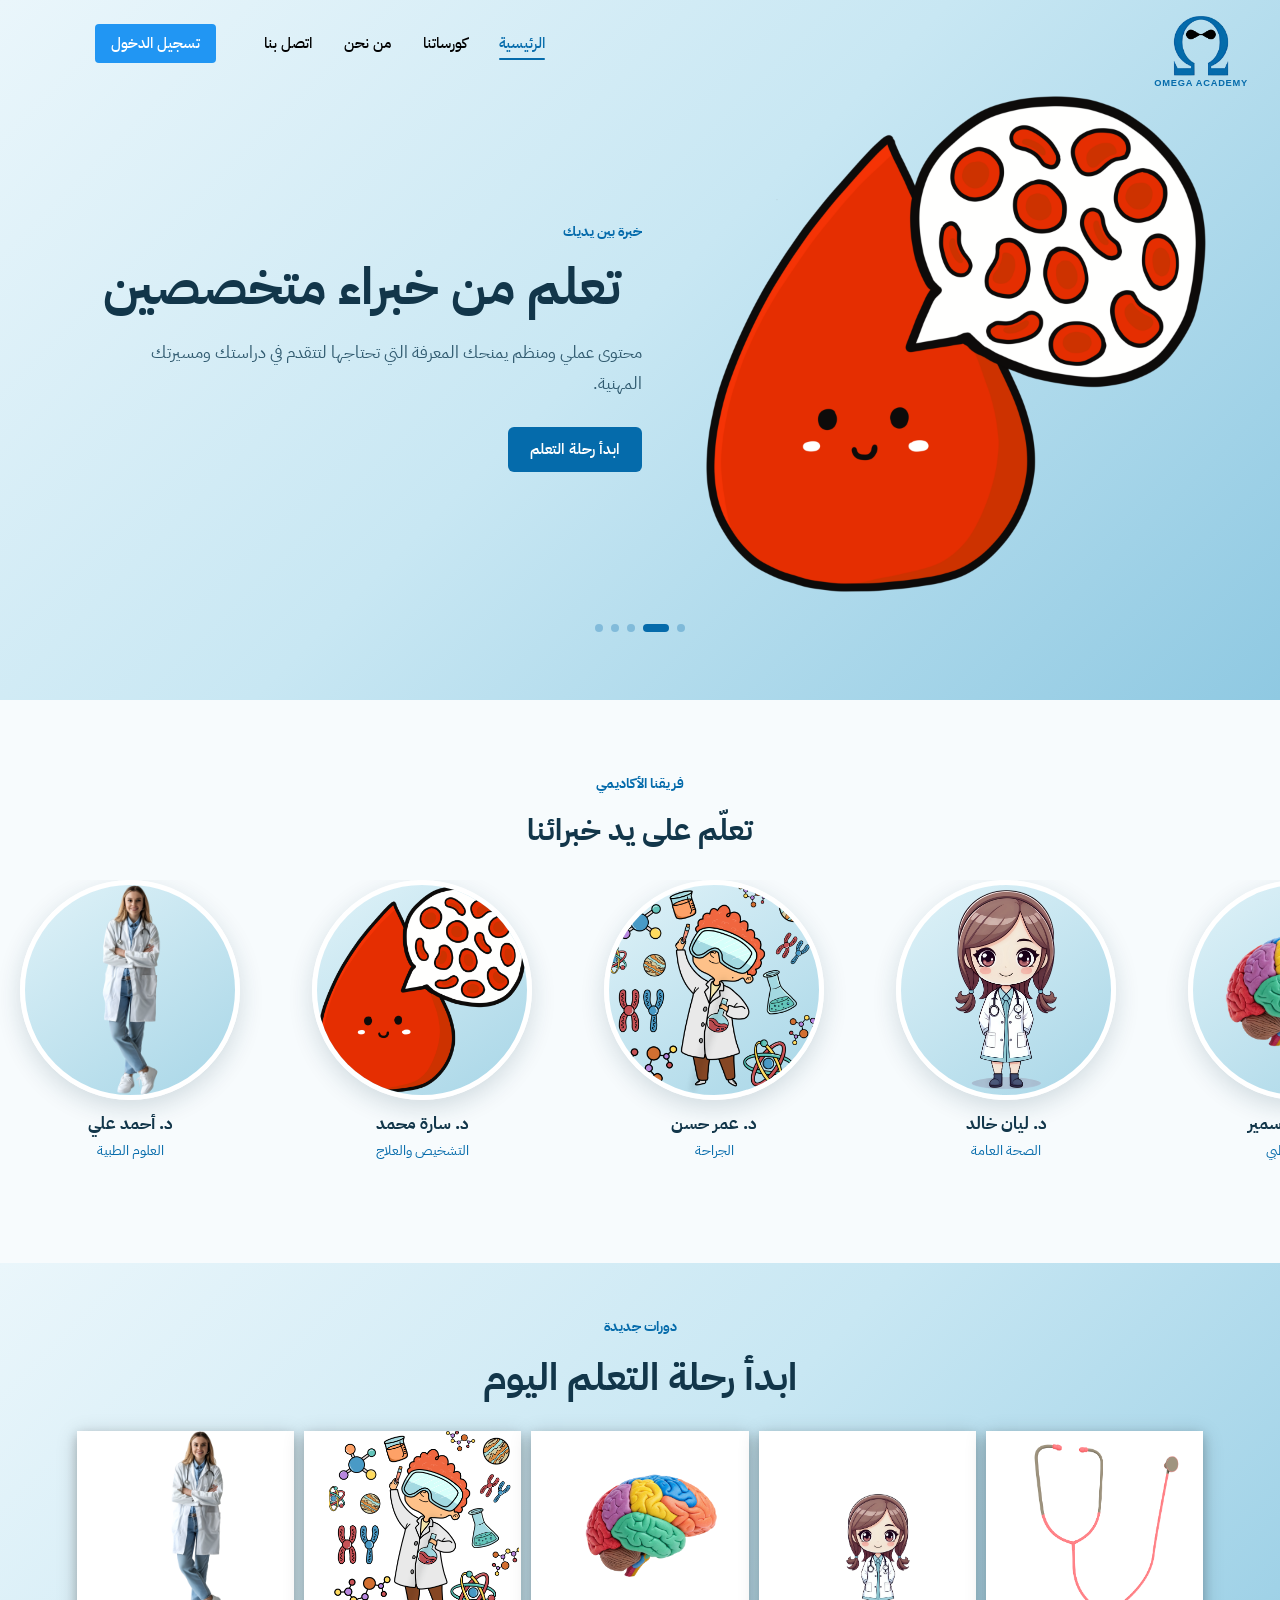
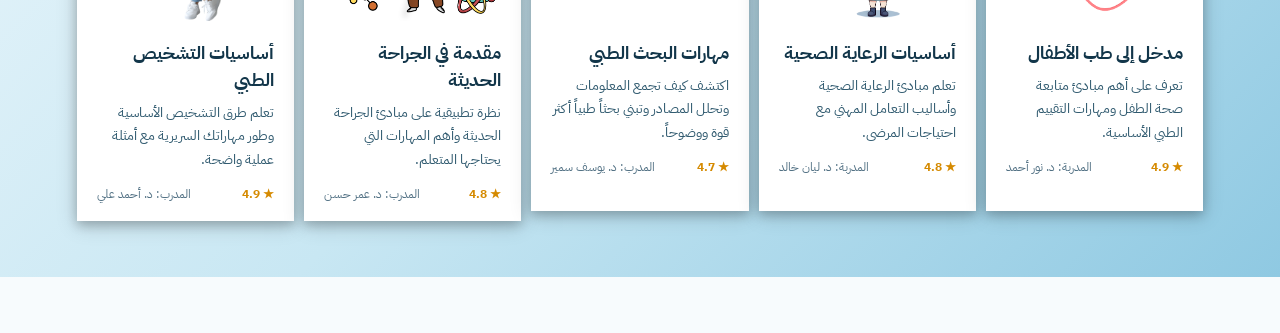
==== html/index.html @ c6876eed "add more sections to home page" ====
<!DOCTYPE html>
<html lang="ar" dir="rtl">

<head>
    <meta charset="UTF-8">
    <meta name="viewport" content="width=device-width, initial-scale=1.0">
    <link rel="icon" type="image/png" href="../assets/images/omega.png">
    <link rel="stylesheet" href="../css/w3.css">
    <link rel="preconnect" href="https://fonts.googleapis.com">
    <link rel="preconnect" href="https://fonts.gstatic.com" crossorigin>
    <link href="https://fonts.googleapis.com/css2?family=IBM+Plex+Sans+Arabic:wght@400;500;600;700&display=swap"
        rel="stylesheet">
    <link rel="stylesheet" href="../css/typography.css">

    <title>أوميغا | منصة التعلم الإلكتروني</title>
</head>

<body>

    <div class="w3-display-container omega-gradient" style="height:700px">
        <div class="w3-display-topright w3-padding w3-margin-right">
            <div class="brand-lockup">
                <img src="../assets/images/omega.png" style="height: 70px;" alt="شعار أكاديمية أوميغا">
                <span>OMEGA ACADEMY</span>
            </div>
        </div>

        <div class="w3-display-topleft w3-padding w3-margin-top w3-margin-left">
            <!-- Added min-width to explicitly increase the row width -->
            <div class="w3-row" style="min-width: 600px;">

                <div class="w3-third w3-container">
                    <button class="w3-bar-item w3-button w3-blue w3-round">تسجيل الدخول</button>
                </div>

                <div class="w3-twothird w3-container">
                    <!-- Added white-space: nowrap so the links never drop to a new line -->
                    <div class="w3-bar" style="white-space: nowrap;">
                        <a href="#" class="w3-bar-item w3-button">اتصل بنا</a>
                        <a href="#" class="w3-bar-item w3-button">من نحن</a>
                        <a href="#" class="w3-bar-item w3-button">كورساتنا</a>
                        <a href="#" class="w3-bar-item w3-button" aria-current="page">الرئيسية</a>
                    </div>
                </div>

            </div>
        </div>

        <div class="w3-container omega-showcase">
            <div class="omega-slider" data-slider aria-label="العروض التعليمية">
                <article class="mySlides omega-slide w3-animate-fading" dir="rtl">
                    <div class="omega-slide__content">
                        <span class="omega-slide__eyebrow">تعلم بثقة</span>
                        <h1>طوّر مهاراتك واصنع مستقبلك</h1>
                        <p>اكتشف دورات تعليمية احترافية تساعدك على التعلم بخطوات واضحة، وبإشراف خبراء في مجالاتهم.</p>
                        <a href="#courses" class="omega-slide__action">استكشف كورساتنا</a>
                    </div>
                    <div class="omega-slide__media">
                        <img src="../assets/images/doctor7.png" alt="طبيب يقدم المعرفة والخبرة">
                    </div>
                </article>

                <article class="mySlides omega-slide w3-animate-fading" dir="rtl">
                    <div class="omega-slide__content">
                        <span class="omega-slide__eyebrow">خبرة بين يديك</span>
                        <h1>تعلم من خبراء متخصصين</h1>
                        <p>محتوى عملي ومنظم يمنحك المعرفة التي تحتاجها لتتقدم في دراستك ومسيرتك المهنية.</p>
                        <a href="#courses" class="omega-slide__action">ابدأ رحلة التعلم</a>
                    </div>
                    <div class="omega-slide__media">
                        <img src="../assets/images/doctor3.png" alt="خبير في المجال الطبي">
                    </div>
                </article>

                <article class="mySlides omega-slide w3-animate-fading" dir="rtl">
                    <div class="omega-slide__content">
                        <span class="omega-slide__eyebrow">خطوتك التالية</span>
                        <h1>حوّل شغفك إلى إنجاز</h1>
                        <p>خطط لتعلمك، تابع تقدمك، وحقق أهدافك من خلال تجربة تعليمية مصممة حول احتياجاتك.</p>
                        <a href="#courses" class="omega-slide__action">اكتشف المزيد</a>
                    </div>
                    <div class="omega-slide__media">
                        <img src="../assets/images/doctor4.png" alt="طبيب يشارك خبرته">
                    </div>
                </article>

                <article class="mySlides omega-slide w3-animate-fading" dir="rtl">
                    <div class="omega-slide__content">
                        <span class="omega-slide__eyebrow">تعلم مستمر</span>
                        <h1>المعرفة تصنع الفرق</h1>
                        <p>وسّع آفاقك بدروس عالية الجودة وأدوات تساعدك على تحويل المعرفة إلى مهارات حقيقية.</p>
                        <a href="#courses" class="omega-slide__action">شاهد الدورات</a>
                    </div>
                    <div class="omega-slide__media">
                        <img src="../assets/images/doctor5.png" alt="طبيب يبتسم بثقة">
                    </div>
                </article>

                <article class="mySlides omega-slide w3-animate-fading" dir="rtl">
                    <div class="omega-slide__content">
                        <span class="omega-slide__eyebrow">مع أوميغا</span>
                        <h1>مستقبلك يبدأ من هنا</h1>
                        <p>انضم إلى مجتمع من المتعلمين وابدأ اليوم ببناء مستقبل أكثر وضوحاً وثقة.</p>
                        <a href="#courses" class="omega-slide__action">انضم إلينا</a>
                    </div>
                    <div class="omega-slide__media">
                        <img src="../assets/images/doctor6.png" alt="طبيب يمثل التعلم والثقة">
                    </div>
                </article>
            </div>
            <div class="omega-slider__dots" data-slider-dots role="tablist" aria-label="اختيار الشريحة"></div>
        </div>
    </div>


    <section class="w3-display-container omega-teachers" aria-labelledby="teachers-title">
        <div class="w3-container omega-teachers__header">
            <span class="omega-slide__eyebrow">فريقنا الأكاديمي</span>
            <h2 id="teachers-title">تعلّم على يد خبرائنا</h2>
        </div>

        <div class="omega-teachers__viewport" aria-label="مدرسو أكاديمية أوميغا">
            <div class="omega-teachers__track">
                <div class="omega-teachers__group">
                    <article class="w3-card-4 omega-teacher-card" dir="rtl"><img src="../assets/images/doctor2.png" alt="الدكتور أحمد علي"><div class="w3-container"><h3>د. أحمد علي</h3><p>العلوم الطبية</p></div></article>
                    <article class="w3-card-4 omega-teacher-card" dir="rtl"><img src="../assets/images/doctor3.png" alt="الدكتورة سارة محمد"><div class="w3-container"><h3>د. سارة محمد</h3><p>التشخيص والعلاج</p></div></article>
                    <article class="w3-card-4 omega-teacher-card" dir="rtl"><img src="../assets/images/doctor4.png" alt="الدكتور عمر حسن"><div class="w3-container"><h3>د. عمر حسن</h3><p>الجراحة</p></div></article>
                    <article class="w3-card-4 omega-teacher-card" dir="rtl"><img src="../assets/images/doctor5.png" alt="الدكتورة ليان خالد"><div class="w3-container"><h3>د. ليان خالد</h3><p>الصحة العامة</p></div></article>
                    <article class="w3-card-4 omega-teacher-card" dir="rtl"><img src="../assets/images/doctor6.png" alt="الدكتور يوسف سمير"><div class="w3-container"><h3>د. يوسف سمير</h3><p>البحث الطبي</p></div></article>
                    <article class="w3-card-4 omega-teacher-card" dir="rtl"><img src="../assets/images/doctor7.png" alt="الدكتورة نور أحمد"><div class="w3-container"><h3>د. نور أحمد</h3><p>طب الأطفال</p></div></article>
                    <article class="w3-card-4 omega-teacher-card" dir="rtl"><img src="../assets/images/doctor.png" alt="الدكتور كريم عادل"><div class="w3-container"><h3>د. كريم عادل</h3><p>التدريب السريري</p></div></article>
                    <article class="w3-card-4 omega-teacher-card" dir="rtl"><img src="../assets/images/doctor2.png" alt="الدكتورة منى فؤاد"><div class="w3-container"><h3>د. منى فؤاد</h3><p>علم الأدوية</p></div></article>
                    <article class="w3-card-4 omega-teacher-card" dir="rtl"><img src="../assets/images/doctor3.png" alt="الدكتور حازم نبيل"><div class="w3-container"><h3>د. حازم نبيل</h3><p>الطوارئ</p></div></article>
                    <article class="w3-card-4 omega-teacher-card" dir="rtl"><img src="../assets/images/doctor4.png" alt="الدكتورة ريم سامي"><div class="w3-container"><h3>د. ريم سامي</h3><p>التمريض</p></div></article>
                </div>
                <div class="omega-teachers__group" aria-hidden="true">
                    <article class="w3-card-4 omega-teacher-card"><img src="../assets/images/doctor2.png" alt=""><div class="w3-container"><h3>د. أحمد علي</h3><p>العلوم الطبية</p></div></article>
                    <article class="w3-card-4 omega-teacher-card"><img src="../assets/images/doctor3.png" alt=""><div class="w3-container"><h3>د. سارة محمد</h3><p>التشخيص والعلاج</p></div></article>
                    <article class="w3-card-4 omega-teacher-card"><img src="../assets/images/doctor4.png" alt=""><div class="w3-container"><h3>د. عمر حسن</h3><p>الجراحة</p></div></article>
                    <article class="w3-card-4 omega-teacher-card"><img src="../assets/images/doctor5.png" alt=""><div class="w3-container"><h3>د. ليان خالد</h3><p>الصحة العامة</p></div></article>
                    <article class="w3-card-4 omega-teacher-card"><img src="../assets/images/doctor6.png" alt=""><div class="w3-container"><h3>د. يوسف سمير</h3><p>البحث الطبي</p></div></article>
                    <article class="w3-card-4 omega-teacher-card"><img src="../assets/images/doctor7.png" alt=""><div class="w3-container"><h3>د. نور أحمد</h3><p>طب الأطفال</p></div></article>
                    <article class="w3-card-4 omega-teacher-card"><img src="../assets/images/doctor.png" alt=""><div class="w3-container"><h3>د. كريم عادل</h3><p>التدريب السريري</p></div></article>
                    <article class="w3-card-4 omega-teacher-card"><img src="../assets/images/doctor2.png" alt=""><div class="w3-container"><h3>د. منى فؤاد</h3><p>علم الأدوية</p></div></article>
                    <article class="w3-card-4 omega-teacher-card"><img src="../assets/images/doctor3.png" alt=""><div class="w3-container"><h3>د. حازم نبيل</h3><p>الطوارئ</p></div></article>
                    <article class="w3-card-4 omega-teacher-card"><img src="../assets/images/doctor4.png" alt=""><div class="w3-container"><h3>د. ريم سامي</h3><p>التمريض</p></div></article>
                </div>
            </div>
        </div>
    </div>
<br/><br/><br/><br/>
<section class="w3-display-container omega-gradient omega-courses" aria-labelledby="courses-title">
    <div class="w3-container omega-courses__header" dir="rtl">
        <span class="omega-slide__eyebrow">دورات جديدة</span>
        <h2 id="courses-title">ابدأ رحلة التعلم اليوم</h2>
    </div>

    <div class="w3-row-padding omega-courses__grid">
        <div class="w3-col s12 m6 omega-course-col">
            <article class="w3-card-4 omega-course-card" dir="rtl">
                <img src="../assets/images/doctor2.png" alt="دورة أساسيات التشخيص">
                <div class="w3-container">
                    <h3>أساسيات التشخيص الطبي</h3>
                    <p>تعلم طرق التشخيص الأساسية وطور مهاراتك السريرية مع أمثلة عملية واضحة.</p>
                    <div class="omega-course-card__meta">
                        <span class="omega-course-card__rating" aria-label="التقييم 4.9 من 5">★ 4.9</span>
                        <span>المدرب: د. أحمد علي</span>
                    </div>
                </div>
            </article>
        </div>

        <div class="w3-col s12 m6 omega-course-col">
            <article class="w3-card-4 omega-course-card" dir="rtl">
                <img src="../assets/images/doctor4.png" alt="دورة الجراحة الحديثة">
                <div class="w3-container">
                    <h3>مقدمة في الجراحة الحديثة</h3>
                    <p>نظرة تطبيقية على مبادئ الجراحة الحديثة وأهم المهارات التي يحتاجها المتعلم.</p>
                    <div class="omega-course-card__meta">
                        <span class="omega-course-card__rating" aria-label="التقييم 4.8 من 5">★ 4.8</span>
                        <span>المدرب: د. عمر حسن</span>
                    </div>
                </div>
            </article>
        </div>

        <div class="w3-col s12 m6 omega-course-col">
            <article class="w3-card-4 omega-course-card" dir="rtl">
                <img src="../assets/images/doctor6.png" alt="دورة البحث الطبي">
                <div class="w3-container">
                    <h3>مهارات البحث الطبي</h3>
                    <p>اكتشف كيف تجمع المعلومات وتحلل المصادر وتبني بحثاً طبياً أكثر قوة ووضوحاً.</p>
                    <div class="omega-course-card__meta">
                        <span class="omega-course-card__rating" aria-label="التقييم 4.7 من 5">★ 4.7</span>
                        <span>المدرب: د. يوسف سمير</span>
                    </div>
                </div>
            </article>
        </div>

        <div class="w3-col s12 m6 omega-course-col">
            <article class="w3-card-4 omega-course-card" dir="rtl">
                <img src="../assets/images/doctor5.png" alt="دورة الرعاية الصحية">
                <div class="w3-container">
                    <h3>أساسيات الرعاية الصحية</h3>
                    <p>تعلم مبادئ الرعاية الصحية وأساليب التعامل المهني مع احتياجات المرضى.</p>
                    <div class="omega-course-card__meta">
                        <span class="omega-course-card__rating" aria-label="التقييم 4.8 من 5">★ 4.8</span>
                        <span>المدربة: د. ليان خالد</span>
                    </div>
                </div>
            </article>
        </div>

        <div class="w3-col s12 m6 omega-course-col">
            <article class="w3-card-4 omega-course-card" dir="rtl">
                <img src="../assets/images/doctor7.png" alt="دورة طب الأطفال">
                <div class="w3-container">
                    <h3>مدخل إلى طب الأطفال</h3>
                    <p>تعرف على أهم مبادئ متابعة صحة الطفل ومهارات التقييم الطبي الأساسية.</p>
                    <div class="omega-course-card__meta">
                        <span class="omega-course-card__rating" aria-label="التقييم 4.9 من 5">★ 4.9</span>
                        <span>المدربة: د. نور أحمد</span>
                    </div>
                </div>
            </article>
        </div>
    </div>
</section>


    <script src="../js/slideshow.js"></script>
</body>

</html>
---- css/typography.css ----
html,
body {
    font-family: "IBM Plex Sans Arabic", sans-serif;
    font-weight: 400;
    letter-spacing: 0;
}

body,
button,
input,
select,
textarea {
    font-family: inherit;
}

h1,
h2,
h3,
h4,
h5,
h6 {
    font-family: inherit;
    font-weight: 700;
    letter-spacing: 0;
}

.w3-button,
.w3-bar-item {
    font-weight: 500;
}

.navbar-position {
    width: calc(100% - 32px);
    max-width: 1200px;
}

.omega-navbar {
    position: fixed;
    top: 0;
    left: 0;
    z-index: 10;
}

.omega-gradient {
    background: linear-gradient(135deg, #eaf6fb 0%, #c8e7f3 48%, #8fc9e2 100%);
}

.omega-showcase {
    display: flex;
    flex-direction: column;
    width: min(1180px, 100%);
    height: 100%;
    min-height: 0;
    align-items: center;
    margin: 0 auto;
    padding: 96px 24px 24px;
}

.brand-lockup {
    display: flex;
    flex-direction: column;
    align-items: center;
    color: #056bab;
    font-family: Arial, sans-serif;
    font-size: 0.62rem;
    font-weight: 700;
    letter-spacing: 0.08em;
    line-height: 1.2;
    white-space: nowrap;
}

.omega-slider {
    position: relative;
    width: 100%;
    min-height: 520px;
    overflow: hidden;
}

.omega-slide {
    display: none;
    position: relative;
    flex-direction: row;
    align-items: center;
    gap: clamp(24px, 5vw, 72px);
    min-height: 480px;
    direction: ltr;
}

.omega-slide.w3-animate-fading {
    animation: omega-fade-slide 900ms cubic-bezier(0.22, 1, 0.36, 1) both;
}

@keyframes omega-fade-slide {
    from {
        opacity: 0;
        transform: translateX(52px);
    }

    to {
        opacity: 1;
        transform: translateX(0);
    }
}

.omega-slide__content {
    flex: 1 1 48%;
    color: #12364a;
    direction: rtl;
    text-align: right;
}

.omega-slide__eyebrow {
    display: inline-block;
    margin-bottom: 12px;
    color: #056bab;
    font-size: 0.95rem;
    font-weight: 700;
    text-align: center;
    align-items: center;
}

.omega-slide__content h1 {
    max-width: 560px;
    margin: 0 0 18px;
    color: #12364a;
    font-size: clamp(2rem, 4vw, 3.6rem);
    line-height: 1.25;
     text-align: center;
    align-items: center;
}

.omega-slide__content p {
    max-width: 520px;
    margin: 0 0 28px;
    color: #315b70;
    font-size: 1.1rem;
    line-height: 1.9;
}

.omega-slide__action {
    display: inline-block;
    padding: 11px 22px;
    border-radius: 6px;
    background-color: #056bab;
    color: #fff;
    font-weight: 600;
    text-decoration: none;
    transition: background-color 180ms ease, box-shadow 180ms ease, transform 180ms ease;
}

.omega-slide__action:hover,
.omega-slide__action:focus-visible {
    background-color: #045887;
    box-shadow: 0 6px 16px rgba(5, 107, 171, 0.24);
    color: #fff;
    transform: translateY(-2px);
}

.omega-slide__media {
    flex: 1 1 42%;
    align-self: stretch;
    min-height: 420px;
}

.omega-slide__media img {
    display: block;
    width: 100%;
    height: 100%;
    object-fit: contain;
    object-position: center bottom;
}

.omega-slider__dots {
    display: flex;
    flex: 0 0 auto;
    width: 100%;
    justify-content: center;
    gap: 8px;
    margin-top: 8px;
}

.omega-slider__dot {
    display: block;
    width: 8px;
    height: 8px;
    padding: 0;
    border: 0;
    border-radius: 50%;
    background: rgba(5, 107, 171, 0.3);
    cursor: pointer;
    transition: width 220ms ease, border-radius 220ms ease, background-color 220ms ease;
}

.omega-slider__dot:hover,
.omega-slider__dot:focus-visible {
    background: #056bab;
    outline: 3px solid rgba(5, 107, 171, 0.2);
    outline-offset: 3px;
}

.omega-slider__dot.is-active {
    width: 26px;
    border-radius: 8px;
    background: #056bab;
}

.omega-teachers {
    min-height: 700px;
    overflow: hidden;
    padding: 72px 0 56px;
    background: #f7fbfd;
}

.omega-teachers__header {
    width: min(1180px, calc(100% - 48px));
    margin: 0 auto 28px;
    text-align: center;
}

.omega-teachers__header h2 {
    margin: 0;
    color: #12364a;
    direction: ltr;
}

.omega-teachers__viewport {
    width: 100%;
    overflow: hidden;
    direction: ltr;
}

.omega-teachers__track {
    display: flex;
    width: max-content;
    min-width: max-content;
    animation: omega-teachers-marquee 36s linear infinite;
    will-change: transform;
}

.omega-teachers__group {
    display: flex;
    flex-shrink: 0;
    gap: 32px;
    padding-right: 32px;
}

.omega-teacher-card {
    flex: 0 0 clamp(180px, 22vw, 260px);
    height: auto;
    overflow: visible;
    border-radius: 0;
    background: transparent;
    box-shadow: none;
    direction: rtl;
    text-align: right;
}

.omega-teacher-card img {
    display: block;
    width: min(220px, 100%);
    height: 220px;
    margin: 0 auto;
    border: 5px solid #fff;
    border-radius: 50%;
    object-fit: cover;
    object-position: center top;
    background: linear-gradient(145deg, #dff2f8, #a8d6e7);
    box-shadow: 0 8px 24px rgba(18, 54, 74, 0.16);
}

.omega-teacher-card .w3-container {
    height: auto;
    padding: 12px 18px;
    text-align: center;
}

.omega-teacher-card h3 {
    margin: 0 0 4px;
    color: #12364a;
    font-size: 1.1rem;
}

.omega-teacher-card p {
    margin: 0;
    color: #056bab;
    font-size: 0.9rem;
}

@keyframes omega-teachers-marquee {
    from {
        transform: translateX(0);
    }

    to {
        transform: translateX(calc(-50% - 16px));
    }
}

.omega-teachers__clone {
    display: flex;
    gap: 32px;
}

.omega-courses {
    min-height: 500px;
    padding: 52px 0 56px;
}

.omega-courses__header {
    width: min(1180px, calc(100% - 48px));
    margin: 0 auto 24px;
    text-align: center;
}

.omega-courses__header h2 {
    margin: 0;
    color: #12364a;
    font-size: clamp(1.8rem, 3vw, 2.6rem);
}

.omega-courses__grid {
    width: min(1220px, 100%);
    margin: 0 auto;
}

.omega-courses__grid .omega-course-col {
    padding-right: 5px;
    padding-left: 5px;
}

.w3-col.omega-course-col {
    width: 100%;
}

.omega-course-card {
    height: 100%;
    overflow: hidden;
    background: #fff;
    direction: rtl;
    text-align: right;
    transition: transform 180ms ease, box-shadow 180ms ease;
}

.omega-course-card:hover {
    box-shadow: 0 8px 22px rgba(18, 54, 74, 0.18);
    transform: translateY(-4px);
}

.omega-course-card > img {
    display: block;
    width: 90%;
    height: 190px;
    object-fit: contain;
    object-position: center bottom;
    background: #fff;
}

.omega-course-card .w3-container {
    min-height: 190px;
    padding: 18px 20px;
}

.omega-course-card h3 {
    margin: 0 0 8px;
    color: #12364a;
    font-size: 1.2rem;
}

.omega-course-card p {
    min-height: 54px;
    margin: 0 0 14px;
    color: #315b70;
    font-size: 0.92rem;
    line-height: 1.7;
}

.omega-course-card__meta {
    display: flex;
    flex-wrap: wrap;
    justify-content: space-between;
    gap: 8px;
    color: #527184;
    font-size: 0.8rem;
}

.omega-course-card__rating {
    color: #d58a00;
    font-weight: 700;
}

@media (min-width: 601px) {
    .w3-col.omega-course-col {
        width: 50%;
    }
}

@media (min-width: 993px) {
    .omega-courses__grid {
        width: 90%;
        margin-right: 5%;
        margin-left: 0%;
    }

    .w3-col.omega-course-col {
        width: 20%;
    }
}

@media (max-width: 700px) {
    .omega-showcase {
        width: 100%;
        padding: 112px 16px 16px;
    }

    .omega-slide {
        flex-direction: column;
        justify-content: center;
        gap: 8px;
        min-height: 600px;
        direction: rtl;
    }

    .omega-slider {
        min-height: 600px;
    }

    .omega-slide__content {
        order: 1;
        text-align: center;
    }

    .omega-slide__content h1,
    .omega-slide__content p {
        margin-right: auto;
        margin-left: auto;
    }

    .omega-slide__media {
        order: 2;
        width: min(100%, 360px);
        min-height: 250px;
        max-height: 320px;
    }

    .omega-teachers {
        min-height: 700px;
        padding-top: 48px;
    }

    .omega-teachers__header {
        width: calc(100% - 32px);
    }

    .omega-teacher-card {
        flex-basis: 180px;
        height: 270px;
    }

    .omega-teacher-card img {
        width: 160px;
        height: 160px;
    }

}

@media (prefers-reduced-motion: reduce) {
    .omega-slide.w3-animate-fading {
        animation: none;
    }

}

.w3-bar .w3-bar-item.w3-button {
    --navbar-accent: #056bab;
    position: relative;
    background-color: transparent !important;
    color: inherit !important;
    transition: color 180ms ease;
}

.w3-bar .w3-bar-item.w3-button:hover,
.w3-bar .w3-bar-item.w3-button:focus-visible,
.w3-bar .w3-bar-item.w3-button[aria-current="page"] {
    color: var(--navbar-accent) !important;
}

.w3-bar .w3-bar-item.w3-button::after {
    position: absolute;
    right: 16px;
    bottom: 3px;
    left: 16px;
    height: 2px;
    border-radius: 2px;
    background-color: var(--navbar-accent);
    content: "";
    transform: scaleX(0);
    transform-origin: center;
    transition: transform 260ms cubic-bezier(0.22, 1, 0.36, 1);
}

.w3-bar .w3-bar-item.w3-button:hover::after,
.w3-bar .w3-bar-item.w3-button:focus-visible::after,
.w3-bar .w3-bar-item.w3-button[aria-current="page"]::after {
    transform: scaleX(1);
}

@media (prefers-reduced-motion: reduce) {
    .w3-bar .w3-bar-item.w3-button,
    .w3-bar .w3-bar-item.w3-button::after {
        transition: none;
    }
}
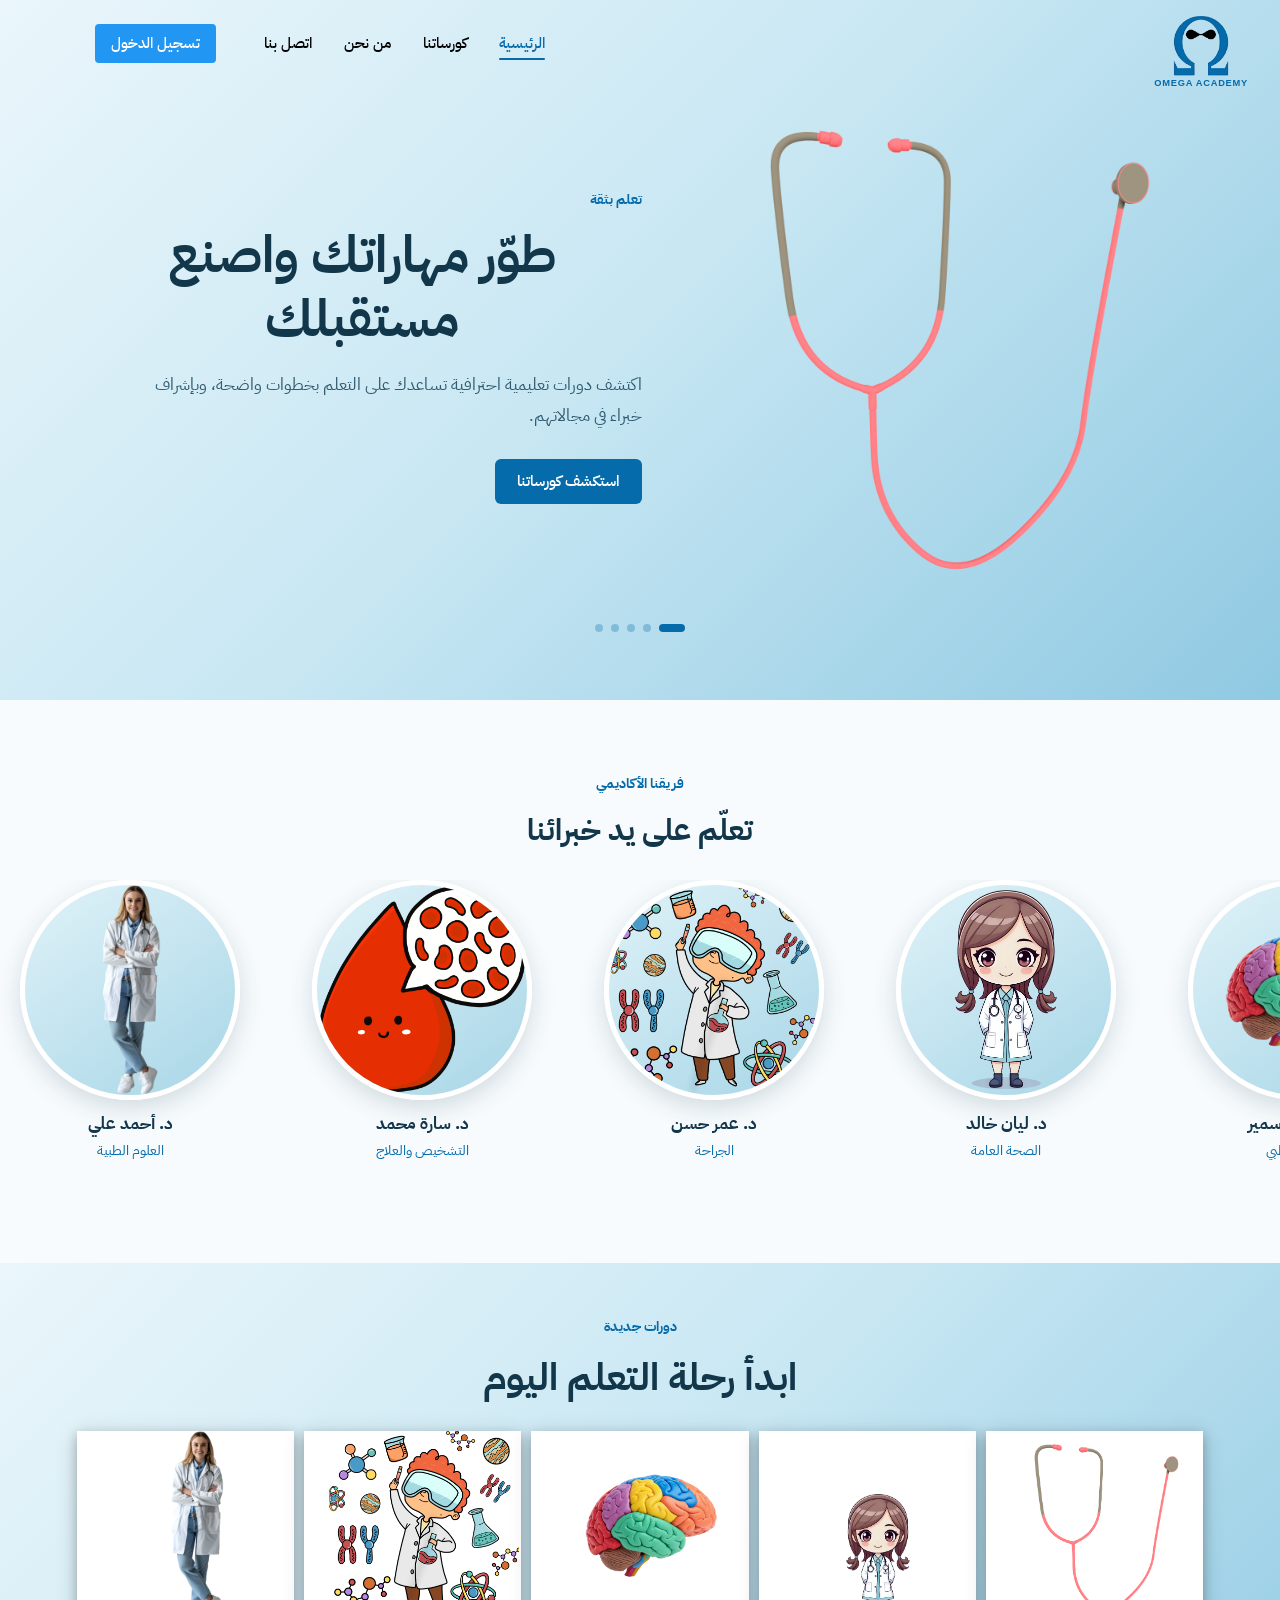
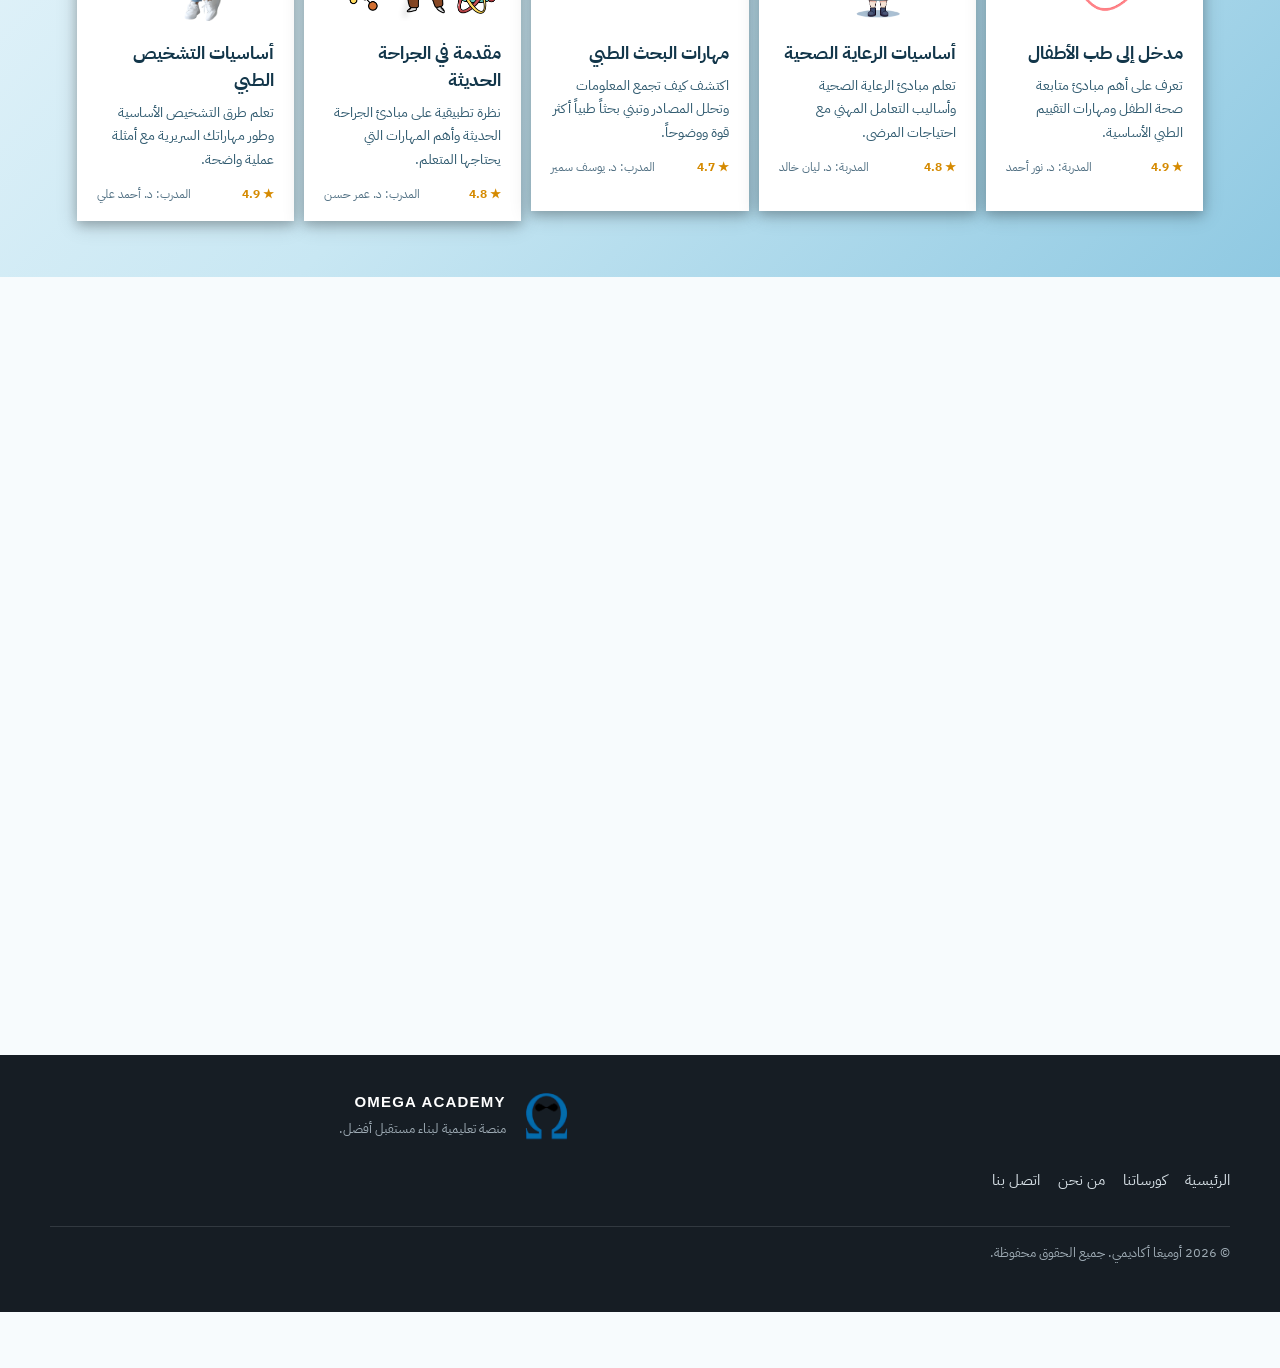
==== commit b2d70e1f: "update landing page" ====
--- a/html/index.html
+++ b/html/index.html
@@ -25,7 +25,7 @@
             </div>
         </div>
 
-        <div class="w3-display-topleft w3-padding w3-margin-top w3-margin-left">
+        <div class="w3-display-topleft w3-padding w3-margin-top w3-margin-left omega-navbar">
             <!-- Added min-width to explicitly increase the row width -->
             <div class="w3-row" style="min-width: 600px;">
 
@@ -113,7 +113,7 @@
     </div>
 
 
-    <section class="w3-display-container omega-teachers" aria-labelledby="teachers-title">
+    <section class="w3-display-container omega-teachers scroll-reveal" aria-labelledby="teachers-title">
         <div class="w3-container omega-teachers__header">
             <span class="omega-slide__eyebrow">فريقنا الأكاديمي</span>
             <h2 id="teachers-title">تعلّم على يد خبرائنا</h2>
@@ -149,7 +149,7 @@
         </div>
     </div>
 <br/><br/><br/><br/>
-<section class="w3-display-container omega-gradient omega-courses" aria-labelledby="courses-title">
+<section class="w3-display-container omega-gradient omega-courses scroll-reveal" aria-labelledby="courses-title">
     <div class="w3-container omega-courses__header" dir="rtl">
         <span class="omega-slide__eyebrow">دورات جديدة</span>
         <h2 id="courses-title">ابدأ رحلة التعلم اليوم</h2>
@@ -227,7 +227,39 @@
         </div>
     </div>
 </section>
-
+<br/><br/><br/><br/>
+    <section class="w3-display-container omega-promo-video scroll-reveal" aria-labelledby="promo-video-title">
+        <div class="w3-container" dir="rtl">
+            <span class="omega-slide__eyebrow">اكتشف أوميغا</span>
+            <h2 id="promo-video-title">رحلتك التعليمية تبدأ من هنا</h2>
+            <div class="omega-promo-video__frame">
+                <iframe
+                    src="https://www.youtube.com/embed/2yL0LhyxOGk?list=PLvr0s6WLGo2ZP_U_20A6ECn1-GAi_CVmH"
+                    title="فيديو تعريفي عن أكاديمية أوميغا"
+                    allow="accelerometer; autoplay; clipboard-write; encrypted-media; gyroscope; picture-in-picture; web-share"
+                    allowfullscreen></iframe>
+            </div>
+        </div>
+    </section>
+
+    <footer class="omega-footer" dir="rtl">
+        <div class="w3-container omega-footer__inner">
+            <div class="omega-footer__brand">
+                <img src="../assets/images/omega.png" alt="شعار أكاديمية أوميغا">
+                <div>
+                    <strong>OMEGA ACADEMY</strong>
+                    <p>منصة تعليمية لبناء مستقبل أفضل.</p>
+                </div>
+            </div>
+            <nav class="omega-footer__links" aria-label="روابط التذييل">
+                <a href="#">الرئيسية</a> 
+                <a href="#courses-title">كورساتنا</a>
+                <a href="#teachers-title">من نحن</a>
+                <a href="#promo-video-title">اتصل بنا</a>
+            </nav>
+            <p class="omega-footer__copyright">© 2026 أوميغا أكاديمي. جميع الحقوق محفوظة.</p>
+        </div>
+    </footer>
 
     <script src="../js/slideshow.js"></script>
 </body>
--- a/css/typography.css
+++ b/css/typography.css
@@ -35,10 +35,21 @@
 }
 
 .omega-navbar {
-    position: fixed;
-    top: 0;
-    left: 0;
-    z-index: 10;
+    position: fixed !important;
+    top: 0 !important;
+    left: 0 !important;
+    z-index: 1000 !important;
+}
+
+.scroll-reveal {
+    opacity: 0;
+    transform: translateY(36px);
+    transition: opacity 700ms ease, transform 700ms cubic-bezier(0.22, 1, 0.36, 1);
+}
+
+.scroll-reveal.is-visible {
+    opacity: 1;
+    transform: translateY(0);
 }
 
 .omega-gradient {
@@ -388,6 +399,113 @@
     font-weight: 700;
 }
 
+.omega-promo-video {
+    min-height: 500px;
+    padding: 48px 16px 64px;
+    background: #f7fbfd;
+    text-align: center;
+}
+
+.omega-promo-video h2 {
+    margin: 0 0 24px;
+    color: #12364a;
+    font-size: clamp(1.7rem, 3vw, 2.5rem);
+}
+
+.omega-promo-video__frame {
+    width: min(820px, 100%);
+    margin: 0 auto;
+    overflow: hidden;
+    aspect-ratio: 16 / 9;
+    border: 6px solid #fff;
+    border-radius: 8px;
+    background: #dff2f8;
+    box-shadow: 0 10px 28px rgba(18, 54, 74, 0.16);
+}
+
+.omega-promo-video__frame iframe {
+    display: block;
+    width: 100%;
+    height: 100%;
+    border: 0;
+}
+
+.omega-footer {
+    background: #161d24;
+    color: #d7e0e6;
+}
+
+.omega-footer__inner {
+    display: grid;
+    grid-template-columns: 1.2fr 1fr;
+    gap: 28px;
+    align-items: center;
+    width: min(1180px, calc(100% - 48px));
+    min-height: 190px;
+    margin: 0 auto;
+    padding: 32px 0 22px;
+}
+
+.omega-footer__brand {
+    display: flex;
+    align-items: center;
+    gap: 14px;
+}
+
+.omega-footer__brand img {
+    width: 54px;
+    height: 54px;
+    object-fit: contain;
+}
+
+.omega-footer__brand strong {
+    color: #fff;
+    font-family: Arial, sans-serif;
+    letter-spacing: 0.08em;
+}
+
+.omega-footer__brand p,
+.omega-footer__copyright {
+    margin: 6px 0 0;
+    color: #9eabb4;
+    font-size: 0.85rem;
+}
+
+.omega-footer__links {
+    display: flex;
+    justify-content: flex-start;
+    flex-wrap: wrap;
+    gap: 18px;
+}
+
+.omega-footer__links a {
+    color: #d7e0e6;
+    text-decoration: none;
+    transition: color 180ms ease;
+}
+
+.omega-footer__links a:hover,
+.omega-footer__links a:focus-visible {
+    color: #70c4e6;
+}
+
+.omega-footer__copyright {
+    grid-column: 1 / -1;
+    padding-top: 16px;
+    border-top: 1px solid rgba(215, 224, 230, 0.14);
+}
+
+@media (max-width: 700px) {
+    .omega-footer__inner {
+        grid-template-columns: 1fr;
+        width: calc(100% - 32px);
+    }
+
+    .omega-footer__links {
+        justify-content: center;
+    }
+}
+
 @media (min-width: 601px) {
     .w3-col.omega-course-col {
         width: 50%;
@@ -466,6 +584,13 @@
 @media (prefers-reduced-motion: reduce) {
     .omega-slide.w3-animate-fading {
         animation: none;
+    }
+
+    .scroll-reveal,
+    .scroll-reveal.is-visible {
+        opacity: 1;
+        transform: none;
+        transition: none;
     }
 
 }
